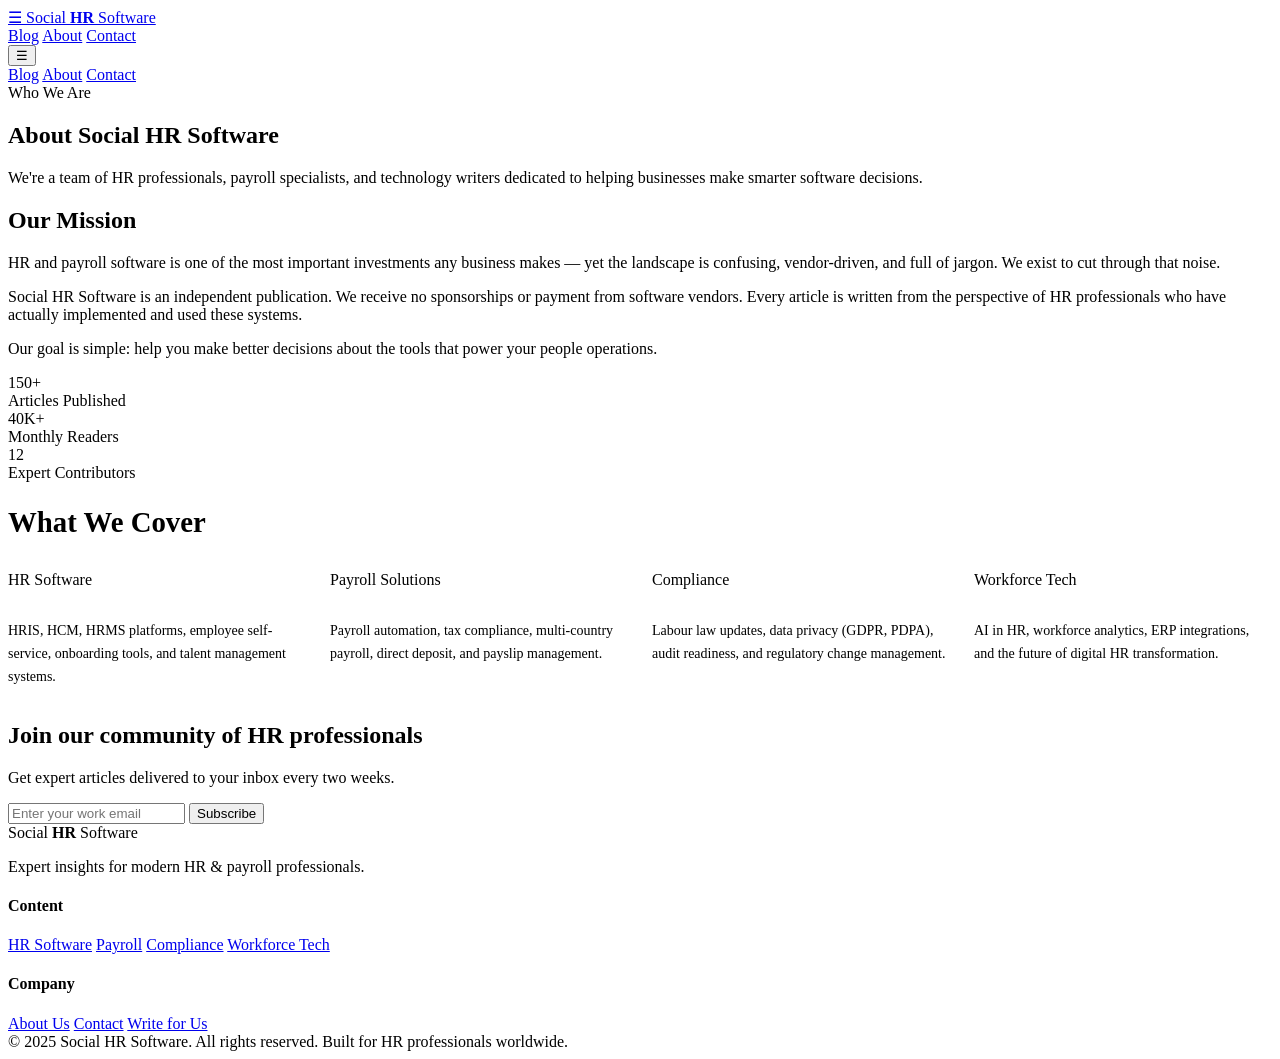
==== about.html @ 34f058ef "Add files via upload" ====
<!DOCTYPE html>
<html lang="en">
<head>
  <meta charset="UTF-8" />
  <meta name="viewport" content="width=device-width, initial-scale=1.0"/>
  <title>About – Social HR Software</title>
  <link rel="stylesheet" href="css/style.css" />
  <link href="https://fonts.googleapis.com/css2?family=Inter:wght@400;500;600;700&family=Playfair+Display:wght@700&display=swap" rel="stylesheet"/>
</head>
<body>

  <header class="site-header">
    <div class="container header-inner">
      <a href="index.html" class="logo">
        <span class="logo-icon">&#9776;</span>
        <span class="logo-text">Social <strong>HR</strong> Software</span>
      </a>
      <nav class="main-nav">
        <a href="index.html" class="nav-link">Blog</a>
        <a href="about.html" class="nav-link active">About</a>
        <a href="contact.html" class="nav-link">Contact</a>
      </nav>
      <button class="hamburger" id="hamburger" aria-label="Open menu">&#9776;</button>
    </div>
    <div class="mobile-nav" id="mobileNav">
      <a href="index.html">Blog</a>
      <a href="about.html">About</a>
      <a href="contact.html">Contact</a>
    </div>
  </header>

  <section class="page-hero">
    <div class="container">
      <span class="hero-eyebrow">Who We Are</span>
      <h1 class="page-hero-title">About Social HR Software</h1>
      <p class="page-hero-sub">We're a team of HR professionals, payroll specialists, and technology writers dedicated to helping businesses make smarter software decisions.</p>
    </div>
  </section>

  <section class="about-section">
    <div class="container">
      <div class="about-grid">
        <div class="about-content">
          <h2>Our Mission</h2>
          <p>HR and payroll software is one of the most important investments any business makes — yet the landscape is confusing, vendor-driven, and full of jargon. We exist to cut through that noise.</p>
          <p>Social HR Software is an independent publication. We receive no sponsorships or payment from software vendors. Every article is written from the perspective of HR professionals who have actually implemented and used these systems.</p>
          <p>Our goal is simple: help you make better decisions about the tools that power your people operations.</p>
        </div>
        <div>
          <div class="stats-grid">
            <div class="stat-card">
              <div class="stat-number">150+</div>
              <div class="stat-label">Articles Published</div>
            </div>
            <div class="stat-card">
              <div class="stat-number">40K+</div>
              <div class="stat-label">Monthly Readers</div>
            </div>
            <div class="stat-card">
              <div class="stat-number">12</div>
              <div class="stat-label">Expert Contributors</div>
            </div>
          </div>
        </div>
      </div>
    </div>
  </section>

  <section class="about-section" style="background:var(--white);border-top:1px solid var(--gray-200);border-bottom:1px solid var(--gray-200);">
    <div class="container">
      <h2 style="font-family:var(--font-display);font-size:1.8rem;color:var(--gray-900);margin-bottom:2rem;">What We Cover</h2>
      <div style="display:grid;grid-template-columns:repeat(auto-fill,minmax(240px,1fr));gap:1.5rem;">
        <div class="sidebar-card">
          <span class="tag tag-blue" style="margin-bottom:1rem;display:inline-block;">HR Software</span>
          <p style="font-size:14px;color:var(--gray-600);line-height:1.65;">HRIS, HCM, HRMS platforms, employee self-service, onboarding tools, and talent management systems.</p>
        </div>
        <div class="sidebar-card">
          <span class="tag tag-teal" style="margin-bottom:1rem;display:inline-block;">Payroll Solutions</span>
          <p style="font-size:14px;color:var(--gray-600);line-height:1.65;">Payroll automation, tax compliance, multi-country payroll, direct deposit, and payslip management.</p>
        </div>
        <div class="sidebar-card">
          <span class="tag tag-purple" style="margin-bottom:1rem;display:inline-block;">Compliance</span>
          <p style="font-size:14px;color:var(--gray-600);line-height:1.65;">Labour law updates, data privacy (GDPR, PDPA), audit readiness, and regulatory change management.</p>
        </div>
        <div class="sidebar-card">
          <span class="tag tag-amber" style="margin-bottom:1rem;display:inline-block;">Workforce Tech</span>
          <p style="font-size:14px;color:var(--gray-600);line-height:1.65;">AI in HR, workforce analytics, ERP integrations, and the future of digital HR transformation.</p>
        </div>
      </div>
    </div>
  </section>

  <section class="section-newsletter">
    <div class="container newsletter-inner">
      <div>
        <h2 class="newsletter-title">Join our community of HR professionals</h2>
        <p class="newsletter-sub">Get expert articles delivered to your inbox every two weeks.</p>
      </div>
      <form class="newsletter-form" onsubmit="handleSubscribe(event)">
        <input type="email" placeholder="Enter your work email" class="newsletter-input" required />
        <button type="submit" class="newsletter-btn">Subscribe</button>
      </form>
    </div>
  </section>

  <footer class="site-footer">
    <div class="container footer-inner">
      <div class="footer-brand">
        <span class="logo-text">Social <strong>HR</strong> Software</span>
        <p class="footer-tagline">Expert insights for modern HR &amp; payroll professionals.</p>
      </div>
      <div class="footer-links">
        <div>
          <h4>Content</h4>
          <a href="#">HR Software</a>
          <a href="#">Payroll</a>
          <a href="#">Compliance</a>
          <a href="#">Workforce Tech</a>
        </div>
        <div>
          <h4>Company</h4>
          <a href="about.html">About Us</a>
          <a href="contact.html">Contact</a>
          <a href="#">Write for Us</a>
        </div>
      </div>
    </div>
    <div class="footer-bottom">
      <div class="container">
        <span>© 2025 Social HR Software. All rights reserved.</span>
        <span>Built for HR professionals worldwide.</span>
      </div>
    </div>
  </footer>

  <script src="js/main.js"></script>
</body>
</html>
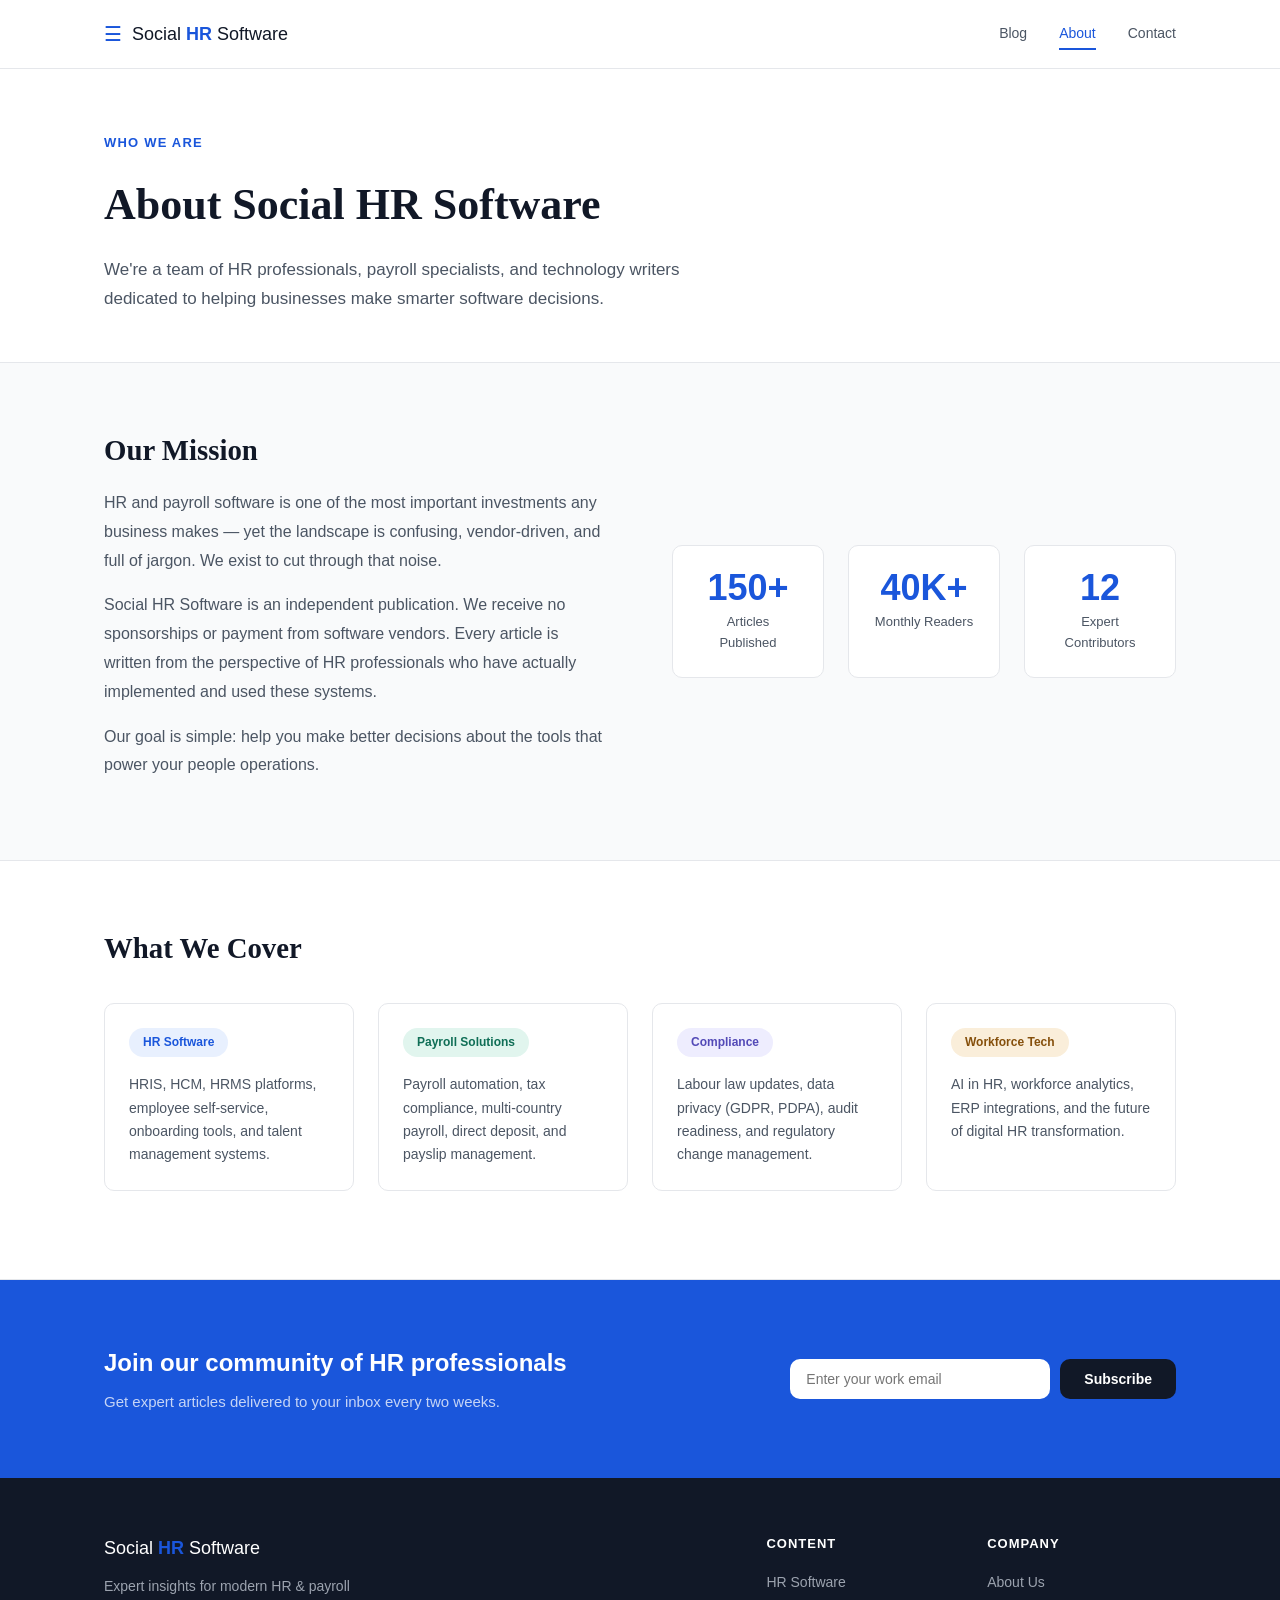
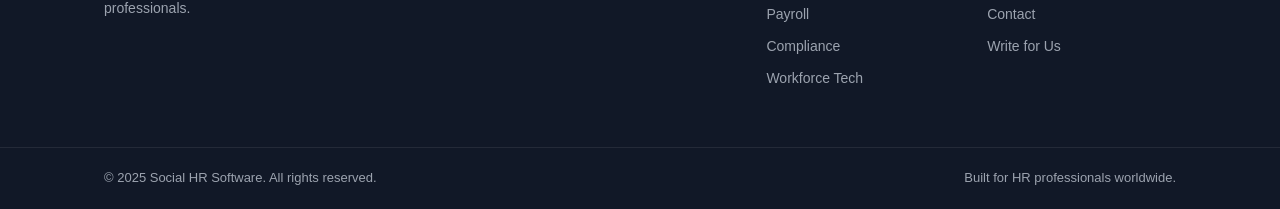
==== commit 19bb369b: "about.html" ====
--- a/about.html
+++ b/about.html
@@ -4,7 +4,7 @@
   <meta charset="UTF-8" />
   <meta name="viewport" content="width=device-width, initial-scale=1.0"/>
   <title>About – Social HR Software</title>
-  <link rel="stylesheet" href="css/style.css" />
+  <link rel="stylesheet" href="style.css" />
   <link href="https://fonts.googleapis.com/css2?family=Inter:wght@400;500;600;700&family=Playfair+Display:wght@700&display=swap" rel="stylesheet"/>
 </head>
 <body>
@@ -133,6 +133,6 @@
     </div>
   </footer>
 
-  <script src="js/main.js"></script>
+  <script src="main.js"></script>
 </body>
 </html>
--- a/style.css
+++ b/style.css
@@ -0,0 +1,211 @@
+/* ========== RESET & BASE ========== */
+*, *::before, *::after { box-sizing: border-box; margin: 0; padding: 0; }
+
+:root {
+  --blue: #1a56db;
+  --blue-light: #e8f0fe;
+  --teal: #0f6e56;
+  --teal-light: #e1f5ee;
+  --purple: #534AB7;
+  --purple-light: #EEEDFE;
+  --amber: #854F0B;
+  --amber-light: #FAEEDA;
+  --gray-50: #f9fafb;
+  --gray-100: #f3f4f6;
+  --gray-200: #e5e7eb;
+  --gray-400: #9ca3af;
+  --gray-600: #4b5563;
+  --gray-800: #1f2937;
+  --gray-900: #111827;
+  --white: #ffffff;
+  --font: 'Inter', sans-serif;
+  --font-display: 'Playfair Display', serif;
+  --radius: 10px;
+  --shadow-sm: 0 1px 3px rgba(0,0,0,0.08);
+  --shadow-md: 0 4px 12px rgba(0,0,0,0.1);
+  --transition: 0.2s ease;
+}
+
+html { scroll-behavior: smooth; }
+body { font-family: var(--font); color: var(--gray-800); background: var(--gray-50); font-size: 16px; line-height: 1.6; }
+a { text-decoration: none; color: inherit; }
+img { max-width: 100%; }
+
+.container { max-width: 1120px; margin: 0 auto; padding: 0 1.5rem; }
+
+/* ========== HEADER ========== */
+.site-header {
+  background: var(--white);
+  border-bottom: 1px solid var(--gray-200);
+  position: sticky; top: 0; z-index: 100;
+}
+.header-inner {
+  display: flex; align-items: center; justify-content: space-between;
+  height: 68px;
+}
+.logo { display: flex; align-items: center; gap: 10px; font-size: 18px; color: var(--gray-900); }
+.logo-text strong { color: var(--blue); }
+.logo-icon { font-size: 20px; color: var(--blue); }
+.main-nav { display: flex; gap: 2rem; }
+.nav-link { font-size: 14px; font-weight: 500; color: var(--gray-600); padding: 4px 0; border-bottom: 2px solid transparent; transition: var(--transition); }
+.nav-link:hover, .nav-link.active { color: var(--blue); border-bottom-color: var(--blue); }
+.hamburger { display: none; background: none; border: none; font-size: 22px; cursor: pointer; color: var(--gray-800); }
+.mobile-nav { display: none; background: var(--white); border-top: 1px solid var(--gray-200); padding: 1rem 1.5rem; flex-direction: column; gap: 1rem; }
+.mobile-nav a { font-size: 15px; font-weight: 500; color: var(--gray-700); }
+.mobile-nav.open { display: flex; }
+
+/* ========== HERO ========== */
+.hero { background: var(--white); border-bottom: 1px solid var(--gray-200); padding: 5rem 0 4rem; }
+.hero-eyebrow { font-size: 13px; font-weight: 600; text-transform: uppercase; letter-spacing: 1.2px; color: var(--blue); display: block; margin-bottom: 1rem; }
+.hero-title { font-family: var(--font-display); font-size: clamp(2.4rem, 5vw, 3.6rem); line-height: 1.15; color: var(--gray-900); margin-bottom: 1.25rem; }
+.hero-sub { font-size: 17px; color: var(--gray-600); max-width: 580px; margin-bottom: 2rem; line-height: 1.7; }
+.hero-tags { display: flex; flex-wrap: wrap; gap: 10px; }
+
+.tag { font-size: 12px; font-weight: 600; padding: 5px 14px; border-radius: 20px; }
+.tag-blue { background: var(--blue-light); color: var(--blue); }
+.tag-teal { background: var(--teal-light); color: var(--teal); }
+.tag-purple { background: var(--purple-light); color: var(--purple); }
+.tag-amber { background: var(--amber-light); color: var(--amber); }
+
+/* ========== FEATURED ========== */
+.section-featured { padding: 3.5rem 0 2rem; }
+.featured-card {
+  background: var(--white); border: 1px solid var(--gray-200); border-radius: var(--radius);
+  padding: 2.5rem; border-left: 4px solid var(--blue); box-shadow: var(--shadow-sm);
+}
+.featured-meta { display: flex; align-items: center; gap: 12px; margin-bottom: 1.25rem; }
+.badge { font-size: 11px; font-weight: 700; text-transform: uppercase; letter-spacing: 0.8px; padding: 4px 10px; border-radius: 4px; }
+.badge-blue { background: var(--blue); color: var(--white); }
+.post-date { font-size: 13px; color: var(--gray-400); }
+.category-dot { width: 4px; height: 4px; background: var(--gray-300); border-radius: 50%; }
+.featured-title { font-family: var(--font-display); font-size: clamp(1.4rem, 2.5vw, 2rem); line-height: 1.3; color: var(--gray-900); margin-bottom: 1rem; }
+.featured-title a:hover { color: var(--blue); }
+.featured-excerpt { font-size: 16px; color: var(--gray-600); line-height: 1.75; margin-bottom: 2rem; max-width: 720px; }
+.featured-footer { display: flex; align-items: center; justify-content: space-between; flex-wrap: wrap; gap: 1rem; }
+.author-info { display: flex; align-items: center; gap: 12px; }
+.author-avatar { width: 42px; height: 42px; border-radius: 50%; background: var(--blue-light); color: var(--blue); font-size: 13px; font-weight: 700; display: flex; align-items: center; justify-content: center; }
+.author-name { display: block; font-weight: 600; font-size: 14px; color: var(--gray-900); }
+.author-role { display: block; font-size: 12px; color: var(--gray-400); }
+.read-more-btn { font-size: 14px; font-weight: 600; color: var(--blue); border: 1.5px solid var(--blue); border-radius: var(--radius); padding: 10px 20px; transition: var(--transition); }
+.read-more-btn:hover { background: var(--blue); color: var(--white); }
+
+/* ========== BLOG GRID ========== */
+.section-blog { padding: 2.5rem 0 4rem; }
+.section-header { display: flex; align-items: center; justify-content: space-between; margin-bottom: 2rem; flex-wrap: wrap; gap: 1rem; }
+.section-title { font-size: 1.5rem; font-weight: 700; color: var(--gray-900); }
+.filter-tabs { display: flex; gap: 8px; }
+.filter-btn { font-size: 13px; font-weight: 500; padding: 7px 16px; border-radius: 20px; border: 1.5px solid var(--gray-200); background: var(--white); color: var(--gray-600); cursor: pointer; transition: var(--transition); }
+.filter-btn:hover { border-color: var(--blue); color: var(--blue); }
+.filter-btn.active { background: var(--blue); border-color: var(--blue); color: var(--white); }
+
+.blog-grid { display: grid; grid-template-columns: repeat(auto-fill, minmax(320px, 1fr)); gap: 1.5rem; }
+.blog-card { background: var(--white); border: 1px solid var(--gray-200); border-radius: var(--radius); overflow: hidden; box-shadow: var(--shadow-sm); transition: box-shadow var(--transition), transform var(--transition); display: flex; flex-direction: column; }
+.blog-card:hover { box-shadow: var(--shadow-md); transform: translateY(-2px); }
+.card-category-bar { height: 3px; }
+.bar-blue { background: var(--blue); }
+.bar-teal { background: var(--teal); }
+.card-body { padding: 1.5rem; display: flex; flex-direction: column; flex: 1; }
+.card-tag { font-size: 11px; font-weight: 700; text-transform: uppercase; letter-spacing: 0.8px; padding: 4px 10px; border-radius: 4px; display: inline-block; margin-bottom: 1rem; }
+.card-title { font-size: 16px; font-weight: 700; color: var(--gray-900); line-height: 1.45; margin-bottom: 0.75rem; flex: 1; }
+.card-title a:hover { color: var(--blue); }
+.card-excerpt { font-size: 14px; color: var(--gray-600); line-height: 1.65; margin-bottom: 1.25rem; }
+.card-footer { display: flex; align-items: center; justify-content: space-between; padding-top: 1rem; border-top: 1px solid var(--gray-100); margin-top: auto; }
+.author-mini { display: flex; align-items: center; gap: 8px; font-size: 13px; color: var(--gray-600); font-weight: 500; }
+.author-avatar-sm { width: 28px; height: 28px; border-radius: 50%; background: var(--blue-light); color: var(--blue); font-size: 10px; font-weight: 700; display: flex; align-items: center; justify-content: center; }
+.card-date { font-size: 12px; color: var(--gray-400); }
+
+.load-more-wrap { text-align: center; margin-top: 2.5rem; }
+.load-more-btn { font-size: 14px; font-weight: 600; color: var(--gray-700); border: 1.5px solid var(--gray-300); background: var(--white); padding: 12px 32px; border-radius: var(--radius); cursor: pointer; transition: var(--transition); }
+.load-more-btn:hover { border-color: var(--blue); color: var(--blue); }
+
+/* ========== NEWSLETTER ========== */
+.section-newsletter { background: var(--blue); padding: 4rem 0; }
+.newsletter-inner { display: flex; align-items: center; justify-content: space-between; gap: 2rem; flex-wrap: wrap; }
+.newsletter-title { font-size: 1.5rem; font-weight: 700; color: var(--white); margin-bottom: 0.5rem; }
+.newsletter-sub { font-size: 15px; color: rgba(255,255,255,0.75); }
+.newsletter-form { display: flex; gap: 10px; flex-wrap: wrap; }
+.newsletter-input { padding: 12px 16px; border: none; border-radius: var(--radius); font-size: 14px; min-width: 260px; outline: none; }
+.newsletter-btn { padding: 12px 24px; background: var(--gray-900); color: var(--white); border: none; border-radius: var(--radius); font-size: 14px; font-weight: 600; cursor: pointer; transition: var(--transition); }
+.newsletter-btn:hover { background: var(--white); color: var(--blue); }
+
+/* ========== FOOTER ========== */
+.site-footer { background: var(--gray-900); color: var(--gray-400); padding: 3.5rem 0 0; }
+.footer-inner { display: grid; grid-template-columns: 1.5fr 1fr; gap: 3rem; padding-bottom: 3rem; }
+.footer-brand .logo-text { font-size: 18px; color: var(--white); }
+.footer-tagline { font-size: 14px; color: var(--gray-400); margin-top: 0.75rem; max-width: 280px; line-height: 1.6; }
+.footer-links { display: grid; grid-template-columns: 1fr 1fr; gap: 2rem; }
+.footer-links h4 { font-size: 13px; font-weight: 700; text-transform: uppercase; letter-spacing: 1px; color: var(--white); margin-bottom: 1rem; }
+.footer-links a { display: block; font-size: 14px; color: var(--gray-400); margin-bottom: 0.6rem; transition: var(--transition); }
+.footer-links a:hover { color: var(--white); }
+.footer-bottom { border-top: 1px solid rgba(255,255,255,0.08); padding: 1.25rem 0; }
+.footer-bottom .container { display: flex; justify-content: space-between; font-size: 13px; flex-wrap: wrap; gap: 0.5rem; }
+
+/* ========== SINGLE POST ========== */
+.post-hero { background: var(--white); border-bottom: 1px solid var(--gray-200); padding: 4rem 0 3rem; }
+.post-meta { display: flex; align-items: center; gap: 12px; margin-bottom: 1.5rem; flex-wrap: wrap; }
+.post-hero-title { font-family: var(--font-display); font-size: clamp(1.75rem, 3.5vw, 2.75rem); line-height: 1.2; color: var(--gray-900); margin-bottom: 1.25rem; max-width: 800px; }
+.post-hero-excerpt { font-size: 18px; color: var(--gray-600); line-height: 1.7; max-width: 700px; }
+.post-author-bar { display: flex; align-items: center; gap: 12px; margin-top: 2rem; padding-top: 2rem; border-top: 1px solid var(--gray-200); }
+.post-content-area { padding: 3.5rem 0 4rem; }
+.post-content-grid { display: grid; grid-template-columns: 1fr 300px; gap: 3rem; align-items: start; }
+.post-body h2 { font-family: var(--font-display); font-size: 1.6rem; color: var(--gray-900); margin: 2.5rem 0 1rem; }
+.post-body h3 { font-size: 1.15rem; font-weight: 700; color: var(--gray-900); margin: 2rem 0 0.75rem; }
+.post-body p { font-size: 16px; color: var(--gray-700); line-height: 1.8; margin-bottom: 1.25rem; }
+.post-body ul { padding-left: 1.5rem; margin-bottom: 1.5rem; }
+.post-body li { font-size: 16px; color: var(--gray-700); line-height: 1.8; margin-bottom: 0.4rem; }
+.post-body blockquote { border-left: 4px solid var(--blue); padding: 1rem 1.5rem; background: var(--blue-light); border-radius: 0 8px 8px 0; margin: 2rem 0; font-size: 17px; font-style: italic; color: var(--gray-700); }
+.sidebar-card { background: var(--white); border: 1px solid var(--gray-200); border-radius: var(--radius); padding: 1.5rem; margin-bottom: 1.5rem; }
+.sidebar-card h4 { font-size: 14px; font-weight: 700; text-transform: uppercase; letter-spacing: 0.8px; color: var(--gray-900); margin-bottom: 1rem; }
+.sidebar-post { display: flex; gap: 12px; padding: 0.75rem 0; border-bottom: 1px solid var(--gray-100); }
+.sidebar-post:last-child { border-bottom: none; padding-bottom: 0; }
+.sidebar-post-title { font-size: 13px; font-weight: 500; color: var(--gray-800); line-height: 1.45; }
+.sidebar-post-date { font-size: 12px; color: var(--gray-400); margin-top: 4px; }
+.sidebar-num { font-size: 13px; font-weight: 700; color: var(--gray-300); min-width: 20px; padding-top: 2px; }
+
+/* ========== ABOUT PAGE ========== */
+.page-hero { background: var(--white); border-bottom: 1px solid var(--gray-200); padding: 4rem 0 3rem; }
+.page-hero-title { font-family: var(--font-display); font-size: clamp(1.75rem, 3.5vw, 2.75rem); color: var(--gray-900); margin-bottom: 1rem; }
+.page-hero-sub { font-size: 17px; color: var(--gray-600); max-width: 600px; line-height: 1.7; }
+.about-section { padding: 4rem 0; }
+.about-grid { display: grid; grid-template-columns: 1fr 1fr; gap: 4rem; align-items: center; }
+.about-content h2 { font-family: var(--font-display); font-size: 1.8rem; color: var(--gray-900); margin-bottom: 1rem; }
+.about-content p { font-size: 16px; color: var(--gray-600); line-height: 1.8; margin-bottom: 1rem; }
+.stats-grid { display: grid; grid-template-columns: repeat(3, 1fr); gap: 1.5rem; }
+.stat-card { background: var(--white); border: 1px solid var(--gray-200); border-radius: var(--radius); padding: 1.5rem; text-align: center; }
+.stat-number { font-size: 2.25rem; font-weight: 700; color: var(--blue); line-height: 1; }
+.stat-label { font-size: 13px; color: var(--gray-600); margin-top: 6px; }
+
+/* ========== CONTACT PAGE ========== */
+.contact-section { padding: 4rem 0; }
+.contact-grid { display: grid; grid-template-columns: 1fr 1.5fr; gap: 4rem; align-items: start; }
+.contact-info h2 { font-family: var(--font-display); font-size: 1.8rem; margin-bottom: 1rem; color: var(--gray-900); }
+.contact-info p { color: var(--gray-600); line-height: 1.7; margin-bottom: 1.5rem; }
+.contact-item { display: flex; align-items: flex-start; gap: 12px; margin-bottom: 1.25rem; }
+.contact-icon { width: 40px; height: 40px; background: var(--blue-light); border-radius: 8px; display: flex; align-items: center; justify-content: center; color: var(--blue); font-size: 18px; flex-shrink: 0; }
+.contact-item-text strong { display: block; font-size: 13px; font-weight: 700; text-transform: uppercase; color: var(--gray-900); letter-spacing: 0.5px; }
+.contact-item-text span { font-size: 14px; color: var(--gray-600); }
+.contact-form-card { background: var(--white); border: 1px solid var(--gray-200); border-radius: var(--radius); padding: 2rem; box-shadow: var(--shadow-sm); }
+.form-group { margin-bottom: 1.25rem; }
+.form-group label { display: block; font-size: 13px; font-weight: 600; color: var(--gray-700); margin-bottom: 6px; }
+.form-control { width: 100%; padding: 11px 14px; border: 1.5px solid var(--gray-200); border-radius: 8px; font-size: 14px; font-family: var(--font); color: var(--gray-800); transition: border-color var(--transition); background: var(--white); }
+.form-control:focus { outline: none; border-color: var(--blue); }
+.form-row { display: grid; grid-template-columns: 1fr 1fr; gap: 1rem; }
+textarea.form-control { resize: vertical; min-height: 120px; }
+.submit-btn { width: 100%; padding: 13px; background: var(--blue); color: var(--white); border: none; border-radius: var(--radius); font-size: 15px; font-weight: 600; cursor: pointer; transition: var(--transition); margin-top: 0.5rem; }
+.submit-btn:hover { background: #1547c0; }
+.success-msg { display: none; background: var(--teal-light); color: var(--teal); padding: 12px 16px; border-radius: 8px; font-size: 14px; font-weight: 500; text-align: center; margin-top: 1rem; }
+.success-msg.show { display: block; }
+
+/* ========== RESPONSIVE ========== */
+@media (max-width: 768px) {
+  .main-nav { display: none; }
+  .hamburger { display: block; }
+  .post-content-grid { grid-template-columns: 1fr; }
+  .about-grid { grid-template-columns: 1fr; gap: 2rem; }
+  .contact-grid { grid-template-columns: 1fr; }
+  .footer-inner { grid-template-columns: 1fr; }
+  .newsletter-inner { flex-direction: column; align-items: flex-start; }
+  .blog-grid { grid-template-columns: 1fr; }
+  .stats-grid { grid-template-columns: repeat(2, 1fr); }
+  .form-row { grid-template-columns: 1fr; }
+}
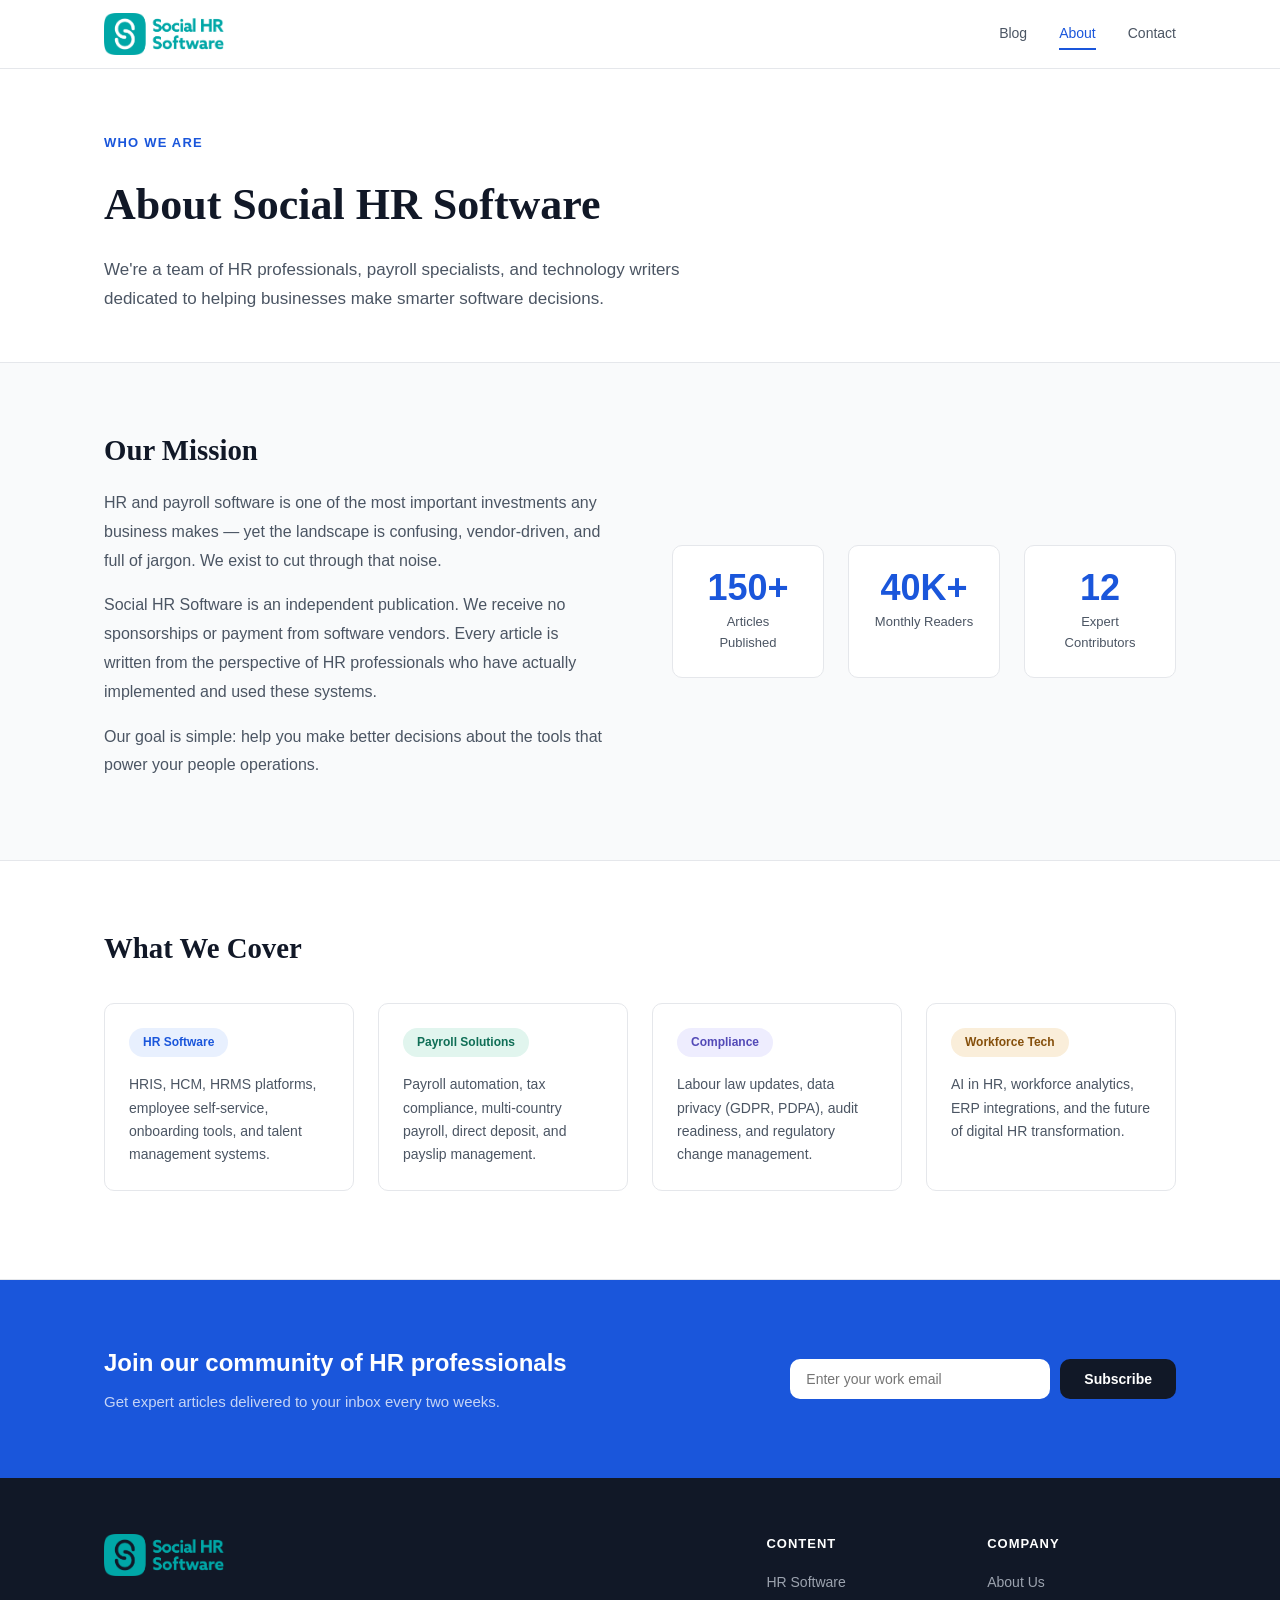
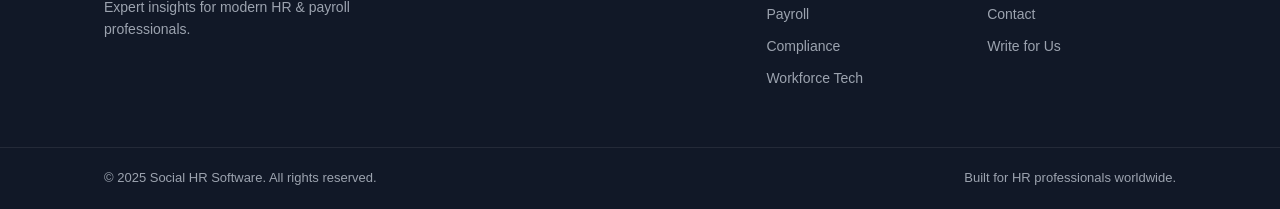
==== commit 2afa1934: "about.html" ====
--- a/about.html
+++ b/about.html
@@ -12,8 +12,7 @@
   <header class="site-header">
     <div class="container header-inner">
       <a href="index.html" class="logo">
-        <span class="logo-icon">&#9776;</span>
-        <span class="logo-text">Social <strong>HR</strong> Software</span>
+        <img src="teal-1.png" width="120px">
       </a>
       <nav class="main-nav">
         <a href="index.html" class="nav-link">Blog</a>
@@ -106,7 +105,7 @@
   <footer class="site-footer">
     <div class="container footer-inner">
       <div class="footer-brand">
-        <span class="logo-text">Social <strong>HR</strong> Software</span>
+       <img src="teal-1.png" width="120px">
         <p class="footer-tagline">Expert insights for modern HR &amp; payroll professionals.</p>
       </div>
       <div class="footer-links">
